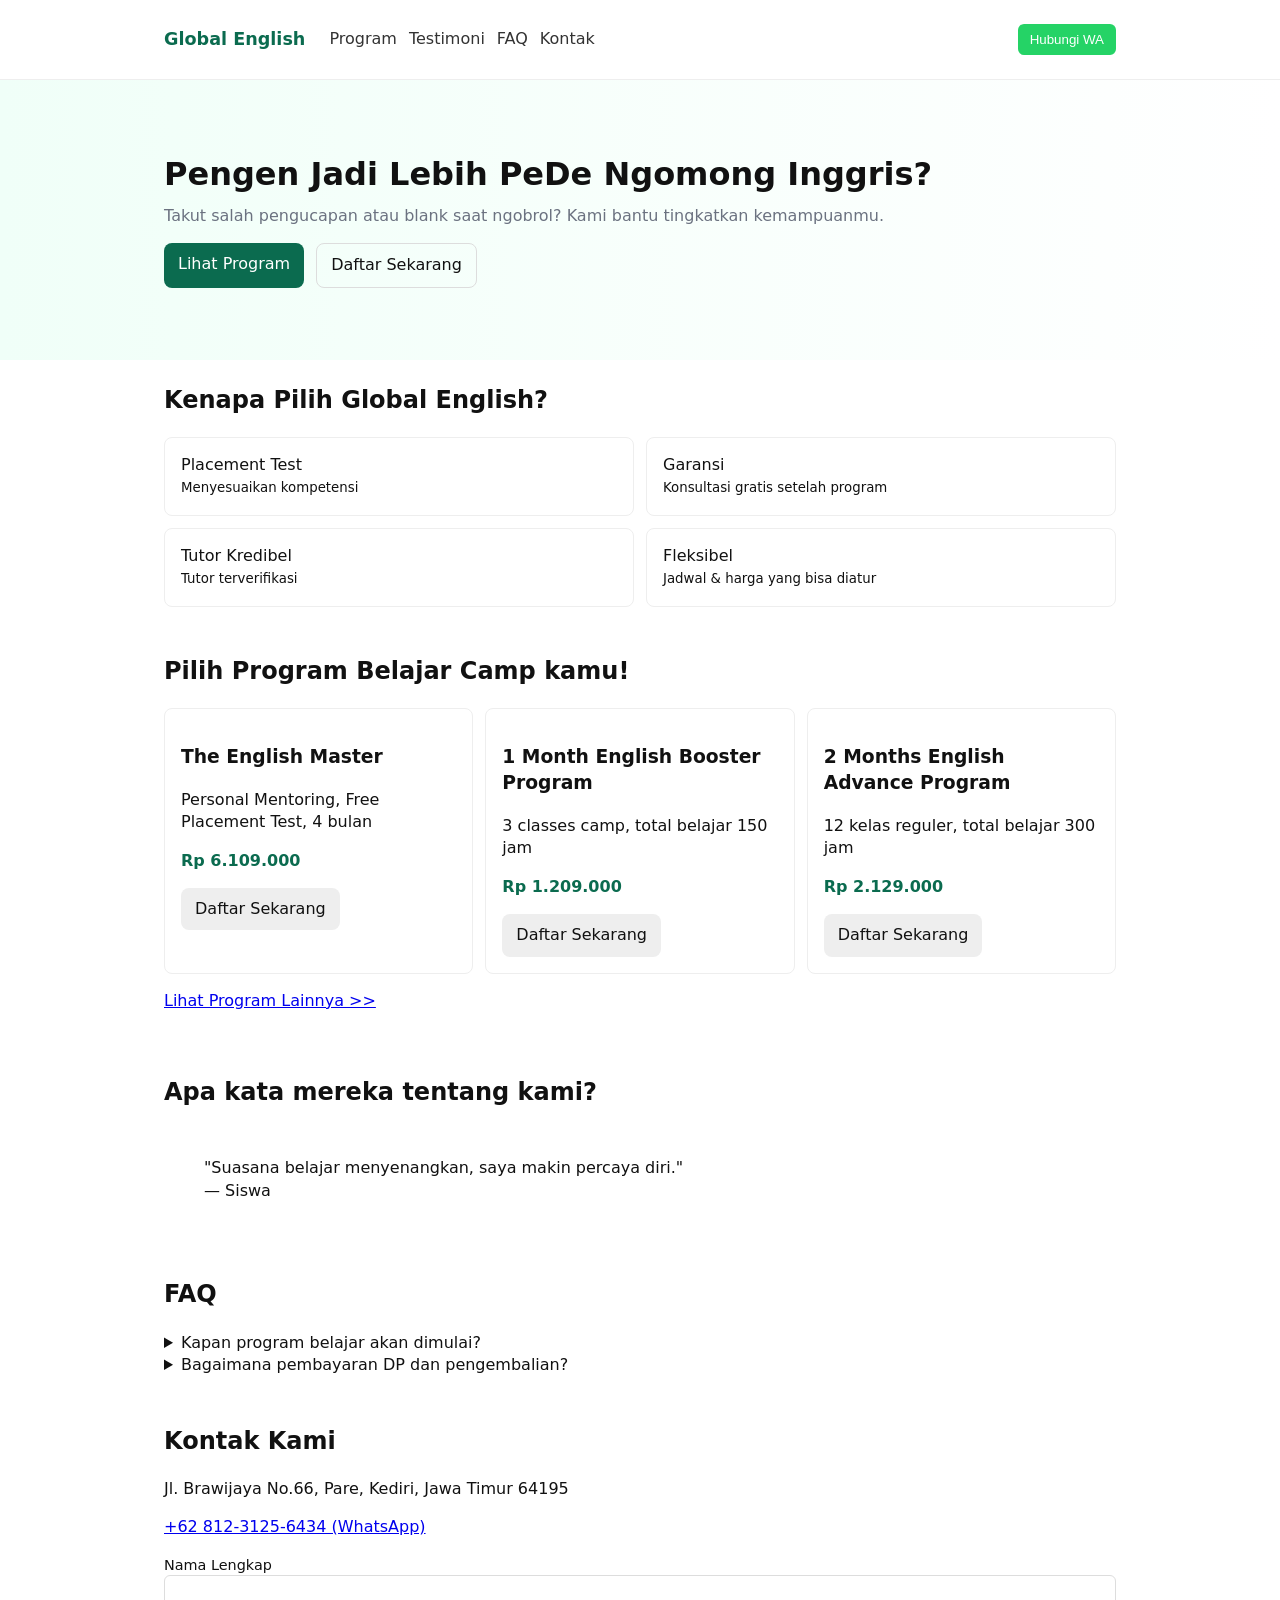
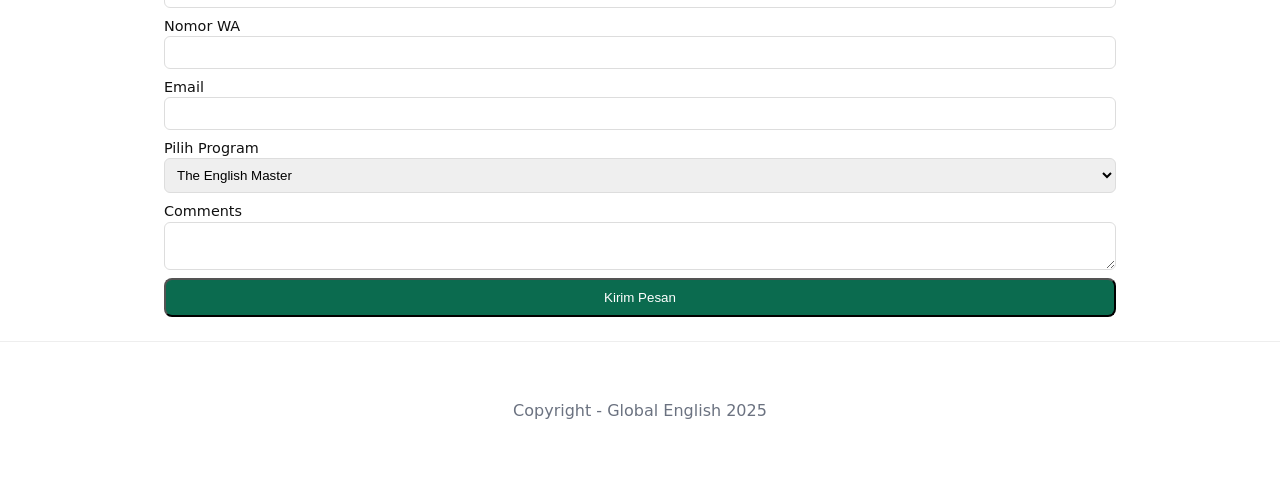
==== index.html @ 69293008 "feat: add initial project structure with HTML, CSS, and JavaScript files for Global English static r" ====
<!doctype html>
<html lang="id">
  <head>
    <meta charset="utf-8" />
    <meta name="viewport" content="width=device-width,initial-scale=1" />
    <title>Global English - Replica</title>
    <link rel="stylesheet" href="assets/css/styles.css" />
  </head>
  <body>
    <header class="site-header">
      <div class="container header-inner">
        <a class="brand" href="#">Global English</a>
        <nav class="nav" id="main-nav">
          <a href="#programs">Program</a>
          <a href="#testimoni">Testimoni</a>
          <a href="#faq">FAQ</a>
          <a href="#contact">Kontak</a>
        </nav>
        <button class="btn-whatsapp" id="whatsapp-btn">Hubungi WA</button>
        <button class="menu-toggle" id="menu-toggle">☰</button>
      </div>
    </header>

    <main>
      <section class="hero">
        <div class="container hero-inner">
          <h1>Pengen Jadi Lebih PeDe Ngomong Inggris?</h1>
          <p>Takut salah pengucapan atau blank saat ngobrol? Kami bantu tingkatkan kemampuanmu.</p>
          <div class="hero-ctas">
            <a class="btn primary" href="#programs">Lihat Program</a>
            <a class="btn outline" href="#contact">Daftar Sekarang</a>
          </div>
        </div>
      </section>

      <section class="features container">
        <h2>Kenapa Pilih Global English?</h2>
        <div class="grid">
          <div class="card">Placement Test<br/><small>Menyesuaikan kompetensi</small></div>
          <div class="card">Garansi<br/><small>Konsultasi gratis setelah program</small></div>
          <div class="card">Tutor Kredibel<br/><small>Tutor terverifikasi</small></div>
          <div class="card">Fleksibel<br/><small>Jadwal & harga yang bisa diatur</small></div>
        </div>
      </section>

      <section id="programs" class="programs container">
        <h2>Pilih Program Belajar Camp kamu!</h2>
        <div class="grid programs-grid">
          <article class="program">
            <h3>The English Master</h3>
            <p>Personal Mentoring, Free Placement Test, 4 bulan</p>
            <p class="price">Rp 6.109.000</p>
            <a class="btn" href="https://api.whatsapp.com/send/?phone=6281231256434&text=Hallo%20Kak%20Admin,%20Saya%20mau%20Daftar">Daftar Sekarang</a>
          </article>

          <article class="program">
            <h3>1 Month English Booster Program</h3>
            <p>3 classes camp, total belajar 150 jam</p>
            <p class="price">Rp 1.209.000</p>
            <a class="btn" href="https://api.whatsapp.com/send/?phone=6281231256434&text=Hallo%20Kak%20Admin,%20Saya%20mau%20Daftar">Daftar Sekarang</a>
          </article>

          <article class="program">
            <h3>2 Months English Advance Program</h3>
            <p>12 kelas reguler, total belajar 300 jam</p>
            <p class="price">Rp 2.129.000</p>
            <a class="btn" href="https://api.whatsapp.com/send/?phone=6281231256434&text=Hallo%20Kak%20Admin,%20Saya%20mau%20Daftar">Daftar Sekarang</a>
          </article>
        </div>
        <p class="muted"><a href="/program">Lihat Program Lainnya &gt;&gt;</a></p>
      </section>

      <section id="testimoni" class="container testimoni">
        <h2>Apa kata mereka tentang kami?</h2>
        <div class="carousel">
          <blockquote>"Suasana belajar menyenangkan, saya makin percaya diri."<footer>— Siswa</footer></blockquote>
        </div>
      </section>

      <section id="faq" class="container faq">
        <h2>FAQ</h2>
        <details>
          <summary>Kapan program belajar akan dimulai?</summary>
          <p>Jadwal program tersedia setiap bulan; cek halaman program untuk detail.</p>
        </details>
        <details>
          <summary>Bagaimana pembayaran DP dan pengembalian?</summary>
          <p>DP dapat dibayar untuk mengamankan tempat; ketentuan pengembalian ada pada syarat & ketentuan.</p>
        </details>
      </section>

      <section id="contact" class="container contact">
        <h2>Kontak Kami</h2>
        <p>Jl. Brawijaya No.66, Pare, Kediri, Jawa Timur 64195</p>
        <p><a href="https://api.whatsapp.com/send/?phone=6281231256434&text=Hallo">+62 812-3125-6434 (WhatsApp)</a></p>

        <form class="contact-form" id="contact-form">
          <label>Nama Lengkap <input name="name" required></label>
          <label>Nomor WA <input name="phone" required></label>
          <label>Email <input name="email" type="email"></label>
          <label>Pilih Program <select name="program"><option>The English Master</option><option>1 Month Booster</option></select></label>
          <label>Comments <textarea name="message"></textarea></label>
          <button class="btn primary" type="submit">Kirim Pesan</button>
        </form>
      </section>
    </main>

    <footer class="site-footer">
      <div class="container">
        <p>Copyright - Global English 2025</p>
      </div>
    </footer>

    <script src="assets/js/main.js"></script>
  </body>
</html>
---- assets/css/styles.css ----
:root{
  --brand:#0b6b4f;
  --accent:#ffb703;
  --muted:#6b7280;
  --bg:#ffffff;
}
*{box-sizing:border-box}
body{font-family:Inter,system-ui,Segoe UI,Roboto,Arial,sans-serif;margin:0;color:#111;background:var(--bg);line-height:1.4}
.container{max-width:1000px;margin:0 auto;padding:24px}
.site-header{background:#fff;border-bottom:1px solid #eee;position:sticky;top:0;z-index:50}
.header-inner{display:flex;align-items:center;gap:12px}
.brand{font-weight:700;color:var(--brand);text-decoration:none;font-size:1.1rem}
.nav{margin-left:12px;display:flex;gap:12px}
.nav a{color:#333;text-decoration:none}
.btn-whatsapp{margin-left:auto;background:#25D366;color:#fff;border:none;padding:8px 12px;border-radius:6px;cursor:pointer}
.menu-toggle{display:none;border:none;background:transparent;font-size:1.4rem}
.hero{background:linear-gradient(90deg, #f0fff8 0%, #ffffff 100%);padding:48px 0}
.hero h1{font-size:2rem;margin:0 0 8px}
.hero p{color:var(--muted);margin:0 0 16px}
.hero-ctas{display:flex;gap:12px}
.btn{display:inline-block;padding:10px 14px;border-radius:8px;background:#eee;color:#111;text-decoration:none}
.btn.primary{background:var(--brand);color:#fff}
.btn.outline{border:1px solid #ddd;background:transparent}
.features h2,.programs h2,.testimoni h2,.faq h2,.contact h2{margin-top:0}
.grid{display:grid;grid-template-columns:repeat(2,1fr);gap:12px}
.card{background:#fff;padding:16px;border-radius:8px;border:1px solid #eee}
.programs-grid{grid-template-columns:repeat(3,1fr)}
.program{background:#fff;padding:16px;border-radius:8px;border:1px solid #eee}
.program .price{font-weight:700;color:var(--brand)}
.testimoni .carousel{padding:12px 0}
.contact-form{display:grid;gap:8px}
.contact-form label{display:flex;flex-direction:column;font-size:0.9rem}
.contact-form input,.contact-form textarea,.contact-form select{padding:8px;border-radius:6px;border:1px solid #ddd}
.site-footer{border-top:1px solid #eee;padding:18px 0;text-align:center;color:var(--muted)}
.muted{color:var(--muted)}

@media (max-width:800px){
  .grid{grid-template-columns:1fr}
  .programs-grid{grid-template-columns:1fr}
  .nav{display:none}
  .menu-toggle{display:block;margin-left:auto}
}
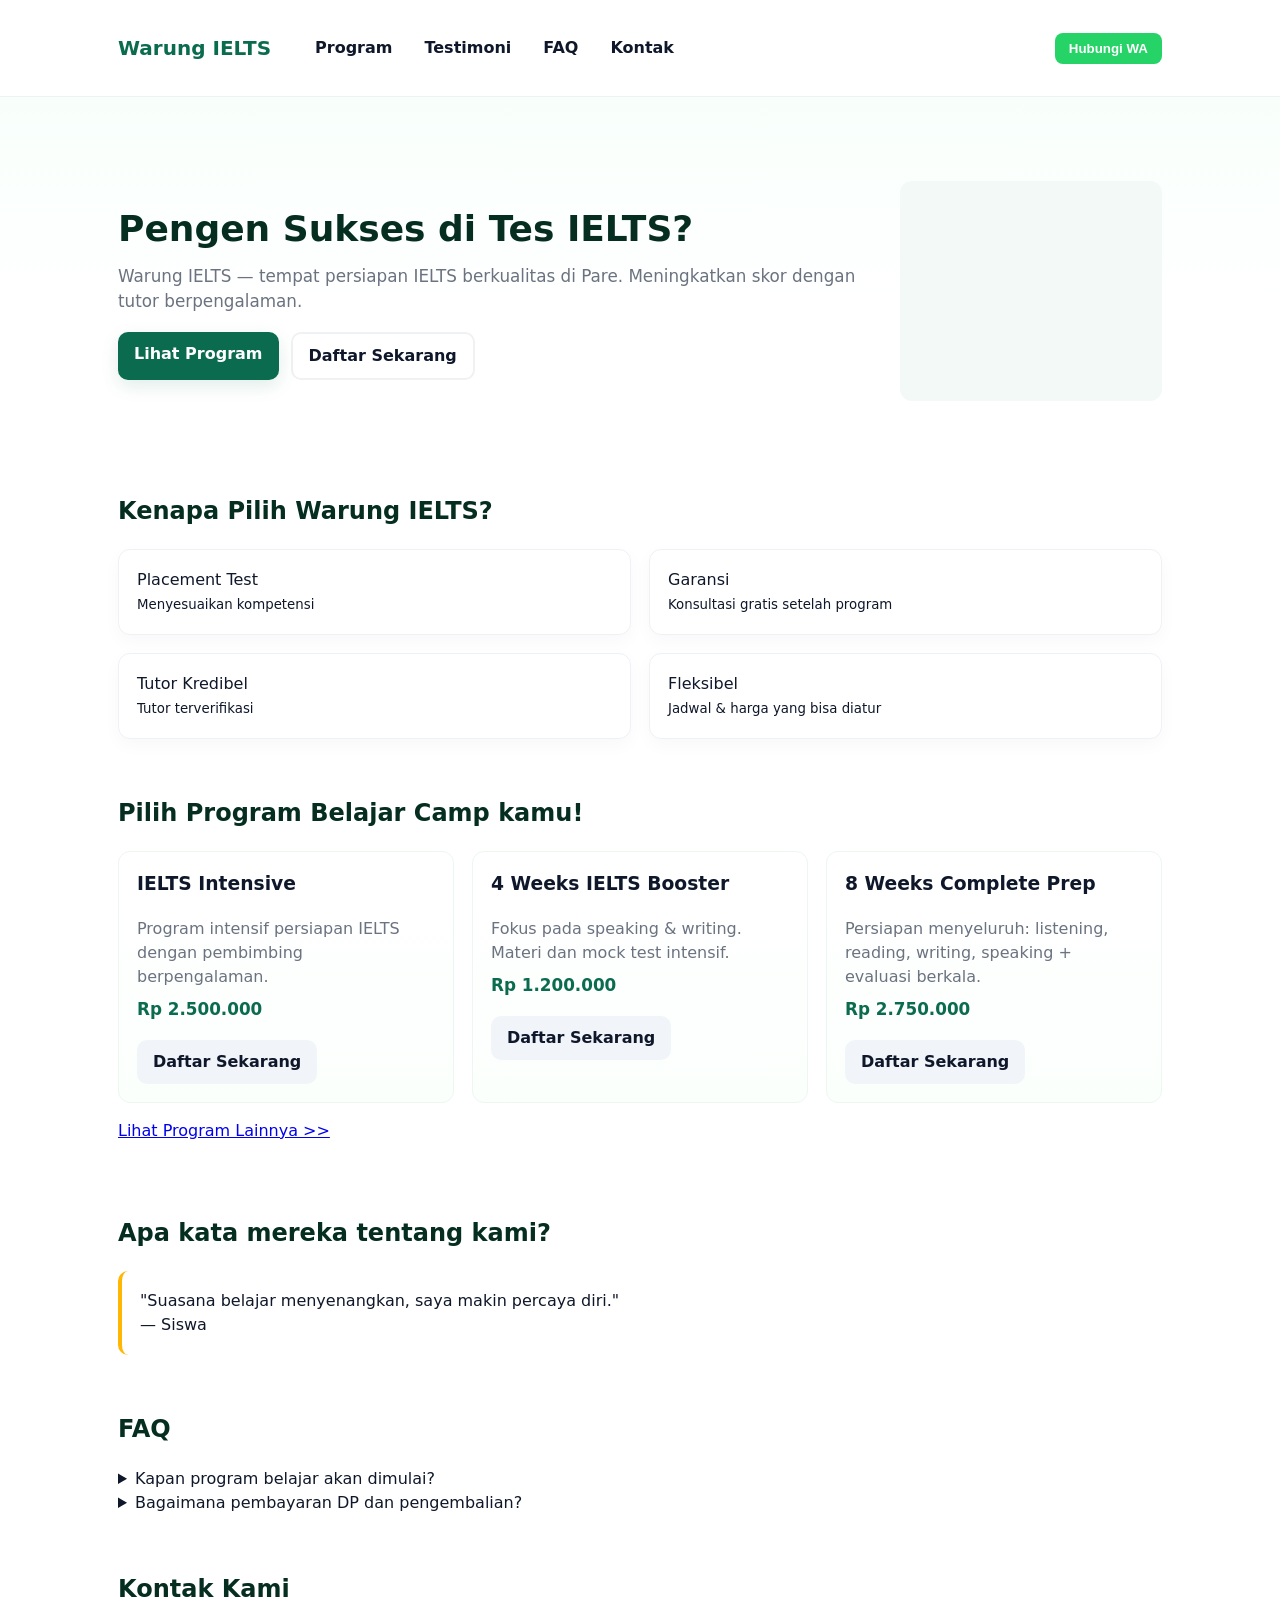
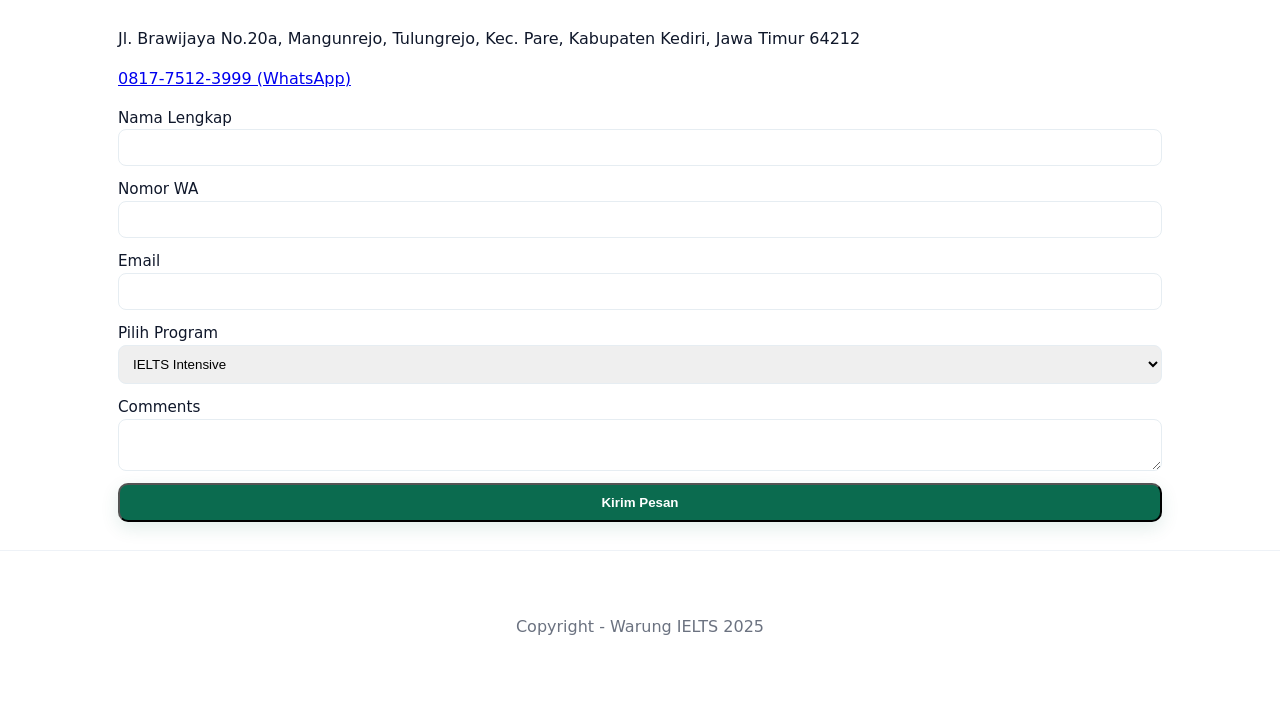
==== commit 33485219: "feat: rebrand project from Global English to Warung IELTS with updated content and styles" ====
--- a/index.html
+++ b/index.html
@@ -2,39 +2,42 @@
 <html lang="id">
   <head>
     <meta charset="utf-8" />
-    <meta name="viewport" content="width=device-width,initial-scale=1" />
-    <title>Global English - Replica</title>
+  <meta name="viewport" content="width=device-width,initial-scale=1" />
+  <title>Warung IELTS - Replica</title>
     <link rel="stylesheet" href="assets/css/styles.css" />
   </head>
   <body>
     <header class="site-header">
       <div class="container header-inner">
-        <a class="brand" href="#">Global English</a>
+        <a class="brand" href="#">Warung IELTS</a>
         <nav class="nav" id="main-nav">
-          <a href="#programs">Program</a>
-          <a href="#testimoni">Testimoni</a>
-          <a href="#faq">FAQ</a>
-          <a href="#contact">Kontak</a>
+          <a class="nav-link" href="#programs">Program</a>
+          <a class="nav-link" href="#testimoni">Testimoni</a>
+          <a class="nav-link" href="#faq">FAQ</a>
+          <a class="nav-link" href="#contact">Kontak</a>
         </nav>
         <button class="btn-whatsapp" id="whatsapp-btn">Hubungi WA</button>
-        <button class="menu-toggle" id="menu-toggle">☰</button>
+  <button class="menu-toggle" id="menu-toggle" aria-controls="main-nav" aria-expanded="false" aria-label="Toggle navigation">☰</button>
       </div>
     </header>
 
     <main>
       <section class="hero">
         <div class="container hero-inner">
-          <h1>Pengen Jadi Lebih PeDe Ngomong Inggris?</h1>
-          <p>Takut salah pengucapan atau blank saat ngobrol? Kami bantu tingkatkan kemampuanmu.</p>
-          <div class="hero-ctas">
-            <a class="btn primary" href="#programs">Lihat Program</a>
-            <a class="btn outline" href="#contact">Daftar Sekarang</a>
+          <div>
+            <h1>Pengen Sukses di Tes IELTS?</h1>
+            <p>Warung IELTS — tempat persiapan IELTS berkualitas di Pare. Meningkatkan skor dengan tutor berpengalaman.</p>
+            <div class="hero-ctas">
+              <a class="btn primary" href="#programs">Lihat Program</a>
+              <a class="btn outline" href="#contact">Daftar Sekarang</a>
+            </div>
           </div>
+          <div class="hero-illustration" aria-hidden="true"></div>
         </div>
       </section>
 
       <section class="features container">
-        <h2>Kenapa Pilih Global English?</h2>
+        <h2>Kenapa Pilih Warung IELTS?</h2>
         <div class="grid">
           <div class="card">Placement Test<br/><small>Menyesuaikan kompetensi</small></div>
           <div class="card">Garansi<br/><small>Konsultasi gratis setelah program</small></div>
@@ -47,24 +50,24 @@
         <h2>Pilih Program Belajar Camp kamu!</h2>
         <div class="grid programs-grid">
           <article class="program">
-            <h3>The English Master</h3>
-            <p>Personal Mentoring, Free Placement Test, 4 bulan</p>
-            <p class="price">Rp 6.109.000</p>
-            <a class="btn" href="https://api.whatsapp.com/send/?phone=6281231256434&text=Hallo%20Kak%20Admin,%20Saya%20mau%20Daftar">Daftar Sekarang</a>
+            <h3>IELTS Intensive</h3>
+            <p>Program intensif persiapan IELTS dengan pembimbing berpengalaman.</p>
+            <p class="price">Rp 2.500.000</p>
+            <a class="btn" href="https://wa.me/6281775123999?text=Hallo%20Kak%20Admin,%20Saya%20mau%20Daftar%20Program%20IELTS%20Intensive">Daftar Sekarang</a>
           </article>
 
           <article class="program">
-            <h3>1 Month English Booster Program</h3>
-            <p>3 classes camp, total belajar 150 jam</p>
-            <p class="price">Rp 1.209.000</p>
-            <a class="btn" href="https://api.whatsapp.com/send/?phone=6281231256434&text=Hallo%20Kak%20Admin,%20Saya%20mau%20Daftar">Daftar Sekarang</a>
+            <h3>4 Weeks IELTS Booster</h3>
+            <p>Fokus pada speaking & writing. Materi dan mock test intensif.</p>
+            <p class="price">Rp 1.200.000</p>
+            <a class="btn" href="https://wa.me/6281775123999?text=Hallo%20Kak%20Admin,%20Saya%20mau%20Daftar%20Program%204%20Weeks%20IELTS%20Booster">Daftar Sekarang</a>
           </article>
 
           <article class="program">
-            <h3>2 Months English Advance Program</h3>
-            <p>12 kelas reguler, total belajar 300 jam</p>
-            <p class="price">Rp 2.129.000</p>
-            <a class="btn" href="https://api.whatsapp.com/send/?phone=6281231256434&text=Hallo%20Kak%20Admin,%20Saya%20mau%20Daftar">Daftar Sekarang</a>
+            <h3>8 Weeks Complete Prep</h3>
+            <p>Persiapan menyeluruh: listening, reading, writing, speaking + evaluasi berkala.</p>
+            <p class="price">Rp 2.750.000</p>
+            <a class="btn" href="https://wa.me/6281775123999?text=Hallo%20Kak%20Admin,%20Saya%20mau%20Daftar%20Program%208%20Weeks%20Complete%20Prep">Daftar Sekarang</a>
           </article>
         </div>
         <p class="muted"><a href="/program">Lihat Program Lainnya &gt;&gt;</a></p>
@@ -91,14 +94,14 @@
 
       <section id="contact" class="container contact">
         <h2>Kontak Kami</h2>
-        <p>Jl. Brawijaya No.66, Pare, Kediri, Jawa Timur 64195</p>
-        <p><a href="https://api.whatsapp.com/send/?phone=6281231256434&text=Hallo">+62 812-3125-6434 (WhatsApp)</a></p>
+        <p>Jl. Brawijaya No.20a, Mangunrejo, Tulungrejo, Kec. Pare, Kabupaten Kediri, Jawa Timur 64212</p>
+        <p><a href="https://wa.me/6281775123999">0817-7512-3999 (WhatsApp)</a></p>
 
         <form class="contact-form" id="contact-form">
           <label>Nama Lengkap <input name="name" required></label>
           <label>Nomor WA <input name="phone" required></label>
           <label>Email <input name="email" type="email"></label>
-          <label>Pilih Program <select name="program"><option>The English Master</option><option>1 Month Booster</option></select></label>
+          <label>Pilih Program <select name="program"><option>IELTS Intensive</option><option>4 Weeks IELTS Booster</option><option>8 Weeks Complete Prep</option></select></label>
           <label>Comments <textarea name="message"></textarea></label>
           <button class="btn primary" type="submit">Kirim Pesan</button>
         </form>
@@ -107,7 +110,7 @@
 
     <footer class="site-footer">
       <div class="container">
-        <p>Copyright - Global English 2025</p>
+        <p>Copyright - Warung IELTS 2025</p>
       </div>
     </footer>
 
--- a/assets/css/styles.css
+++ b/assets/css/styles.css
@@ -1,42 +1,71 @@
+
 :root{
-  --brand:#0b6b4f;
-  --accent:#ffb703;
+  --brand:#0b6b4f; /* deep green */
+  --accent:#ffb703; /* warm accent */
   --muted:#6b7280;
   --bg:#ffffff;
+  --card-bg:#ffffff;
 }
+
 *{box-sizing:border-box}
-body{font-family:Inter,system-ui,Segoe UI,Roboto,Arial,sans-serif;margin:0;color:#111;background:var(--bg);line-height:1.4}
-.container{max-width:1000px;margin:0 auto;padding:24px}
-.site-header{background:#fff;border-bottom:1px solid #eee;position:sticky;top:0;z-index:50}
-.header-inner{display:flex;align-items:center;gap:12px}
-.brand{font-weight:700;color:var(--brand);text-decoration:none;font-size:1.1rem}
-.nav{margin-left:12px;display:flex;gap:12px}
-.nav a{color:#333;text-decoration:none}
-.btn-whatsapp{margin-left:auto;background:#25D366;color:#fff;border:none;padding:8px 12px;border-radius:6px;cursor:pointer}
-.menu-toggle{display:none;border:none;background:transparent;font-size:1.4rem}
-.hero{background:linear-gradient(90deg, #f0fff8 0%, #ffffff 100%);padding:48px 0}
-.hero h1{font-size:2rem;margin:0 0 8px}
-.hero p{color:var(--muted);margin:0 0 16px}
+html,body{height:100%}
+body{font-family:Inter, system-ui, -apple-system, 'Segoe UI', Roboto, 'Helvetica Neue', Arial; margin:0;color:#0f172a;background:var(--bg);line-height:1.5;-webkit-font-smoothing:antialiased}
+.container{max-width:1100px;margin:0 auto;padding:28px}
+
+/* Header */
+.site-header{background:#fff;border-bottom:1px solid #eef2f7;position:sticky;top:0;z-index:100}
+.header-inner{display:flex;align-items:center;gap:18px}
+.brand{font-weight:800;color:var(--brand);text-decoration:none;font-size:1.25rem}
+.nav{margin-left:18px;display:flex;gap:16px;align-items:center}
+.nav a{color:#0f172a;text-decoration:none;padding:8px;border-radius:6px;font-weight:600}
+.nav a:hover{background:#f1f5f9}
+.btn-whatsapp{margin-left:auto;background:#25D366;color:#fff;border:none;padding:8px 14px;border-radius:8px;cursor:pointer;font-weight:700}
+.menu-toggle{display:none;border:none;background:transparent;font-size:1.6rem}
+
+/* Hero */
+.hero{background:linear-gradient(180deg,#f8fffb 0%, #ffffff 60%);padding:56px 0 36px}
+.hero-inner{display:flex;gap:24px;align-items:center}
+.hero h1{font-size:2.25rem;margin:0 0 8px;color:#052e21}
+.hero p{color:var(--muted);margin:0 0 18px;font-size:1.05rem}
 .hero-ctas{display:flex;gap:12px}
-.btn{display:inline-block;padding:10px 14px;border-radius:8px;background:#eee;color:#111;text-decoration:none}
-.btn.primary{background:var(--brand);color:#fff}
-.btn.outline{border:1px solid #ddd;background:transparent}
-.features h2,.programs h2,.testimoni h2,.faq h2,.contact h2{margin-top:0}
-.grid{display:grid;grid-template-columns:repeat(2,1fr);gap:12px}
-.card{background:#fff;padding:16px;border-radius:8px;border:1px solid #eee}
+.hero .hero-illustration{width:320px;height:220px;background:#f3f9f6;border-radius:12px}
+
+/* Buttons */
+.btn{display:inline-block;padding:10px 16px;border-radius:10px;background:#f1f5f9;color:#0f172a;text-decoration:none;font-weight:700}
+.btn.primary{background:var(--brand);color:#fff;box-shadow:0 6px 18px rgba(11,107,79,0.12)}
+.btn.outline{background:transparent;border:2px solid rgba(15,23,42,0.06)}
+
+/* Sections */
+.features h2,.programs h2,.testimoni h2,.faq h2,.contact h2{margin-top:0;color:#052e21}
+.grid{display:grid;grid-template-columns:repeat(2,1fr);gap:18px}
+.card{background:var(--card-bg);padding:18px;border-radius:12px;border:1px solid #eef2f7;box-shadow:0 6px 18px rgba(15,23,42,0.03)}
+
 .programs-grid{grid-template-columns:repeat(3,1fr)}
-.program{background:#fff;padding:16px;border-radius:8px;border:1px solid #eee}
-.program .price{font-weight:700;color:var(--brand)}
-.testimoni .carousel{padding:12px 0}
-.contact-form{display:grid;gap:8px}
-.contact-form label{display:flex;flex-direction:column;font-size:0.9rem}
-.contact-form input,.contact-form textarea,.contact-form select{padding:8px;border-radius:6px;border:1px solid #ddd}
-.site-footer{border-top:1px solid #eee;padding:18px 0;text-align:center;color:var(--muted)}
+.program{background:linear-gradient(180deg,#ffffff,#fbfffc);padding:18px;border-radius:12px;border:1px solid #ecf7f0}
+.program h3{margin-top:0}
+.program p{color:var(--muted);margin:8px 0}
+.program .price{font-weight:800;color:var(--brand);font-size:1.05rem}
+.program .btn{margin-top:10px}
+
+.testimoni blockquote{background:#fff;padding:18px;border-radius:10px;border-left:4px solid var(--accent);margin:0}
+
+.contact-form{display:grid;gap:12px}
+.contact-form label{display:flex;flex-direction:column;font-size:0.95rem;color:#0f172a}
+.contact-form input,.contact-form textarea,.contact-form select{padding:10px;border-radius:8px;border:1px solid #e6edf2}
+
+.site-footer{border-top:1px solid #eef2f7;padding:20px 0;text-align:center;color:var(--muted)}
 .muted{color:var(--muted)}
 
+@media (max-width:1000px){
+  .container{padding:18px}
+  .programs-grid{grid-template-columns:repeat(2,1fr)}
+}
+
 @media (max-width:800px){
+  .hero-inner{flex-direction:column;align-items:flex-start}
+  .nav{display:none}
+  .menu-toggle{display:block;margin-left:auto}
   .grid{grid-template-columns:1fr}
   .programs-grid{grid-template-columns:1fr}
-  .nav{display:none}
-  .menu-toggle{display:block;margin-left:auto}
 }
+
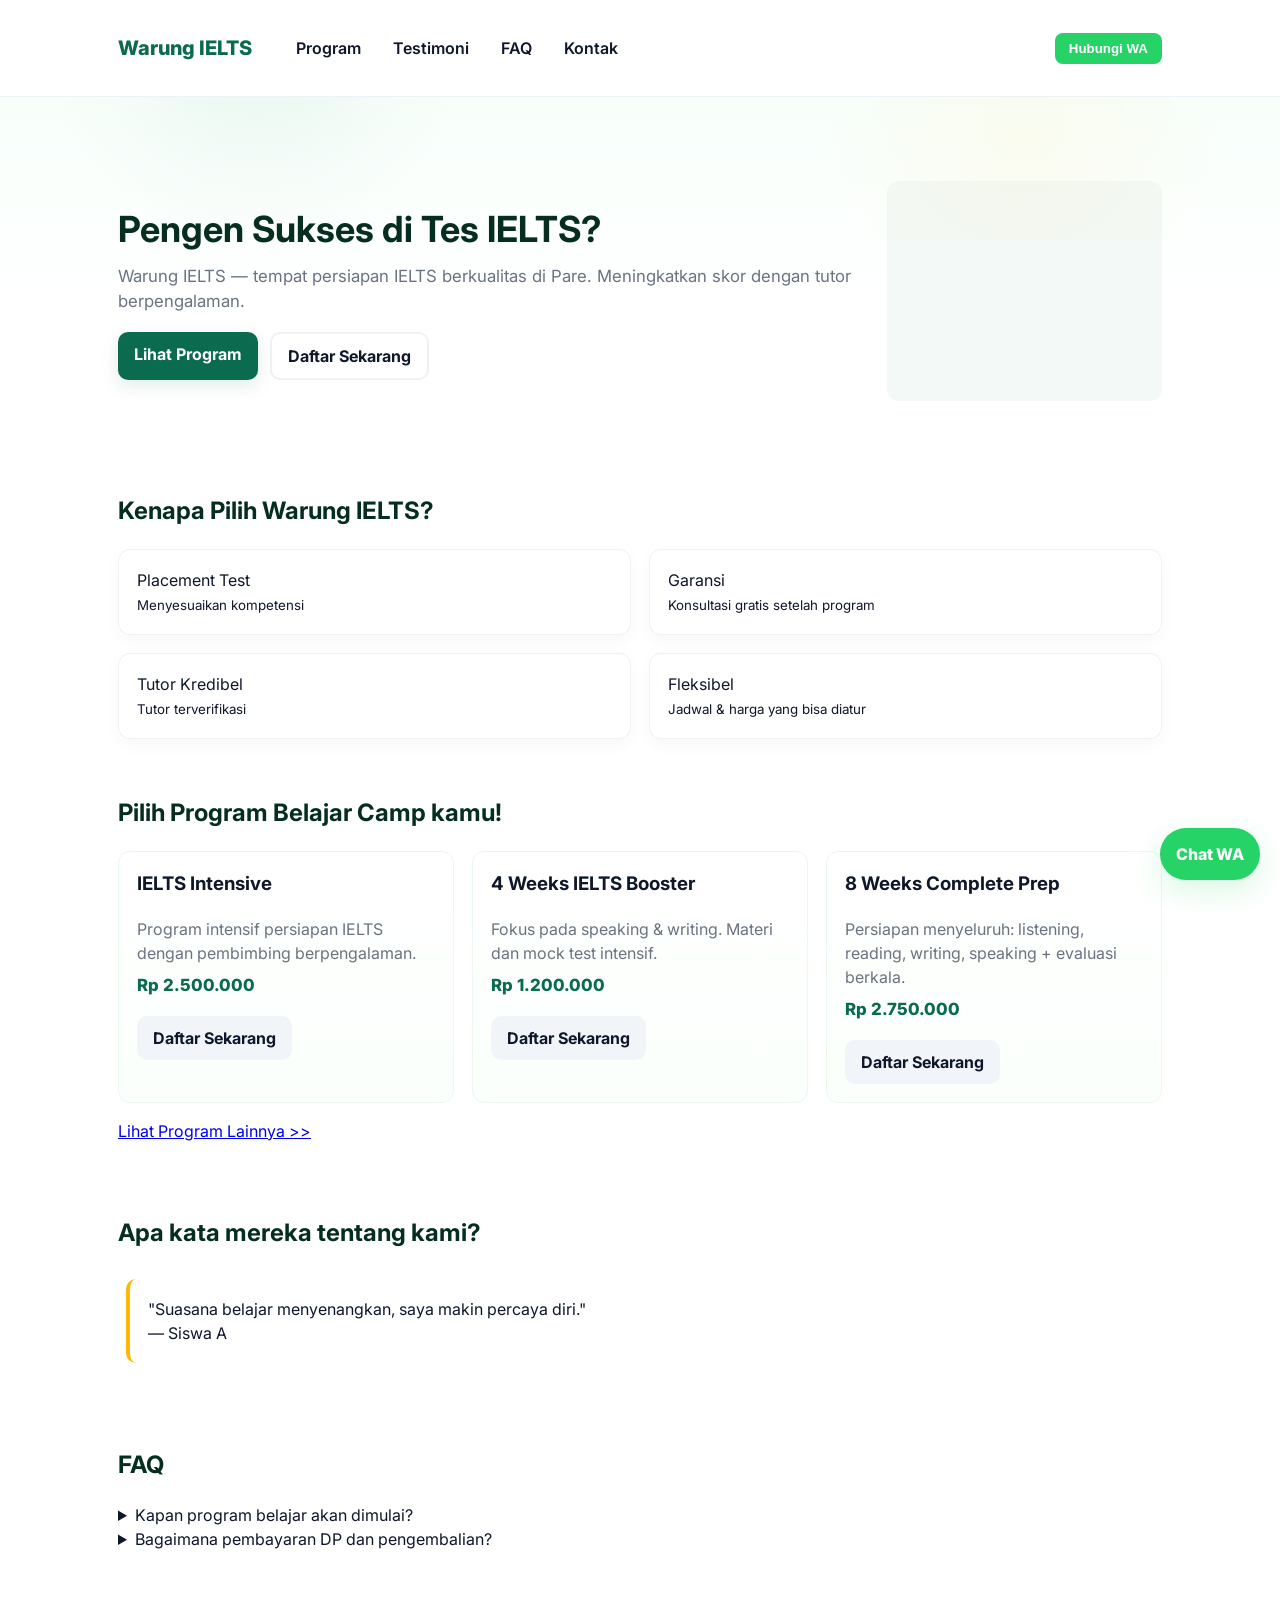
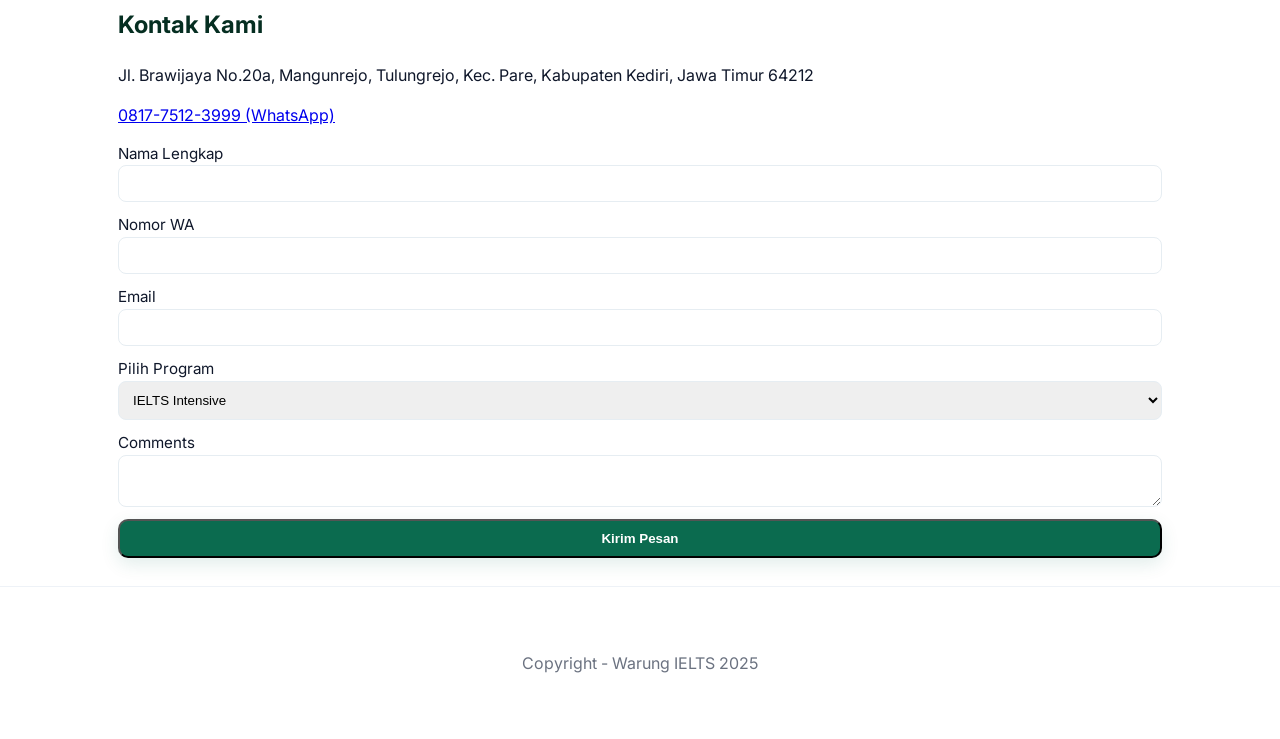
==== commit 2d10e369: "feat: enhance UI with floating WhatsApp button, testimonial carousel, and smooth scroll functionalit" ====
--- a/index.html
+++ b/index.html
@@ -4,7 +4,11 @@
     <meta charset="utf-8" />
   <meta name="viewport" content="width=device-width,initial-scale=1" />
   <title>Warung IELTS - Replica</title>
-    <link rel="stylesheet" href="assets/css/styles.css" />
+  <!-- Google Font similar to site -->
+  <link rel="preconnect" href="https://fonts.googleapis.com">
+  <link rel="preconnect" href="https://fonts.gstatic.com" crossorigin>
+  <link href="https://fonts.googleapis.com/css2?family=Inter:wght@400;600;700;800&display=swap" rel="stylesheet">
+  <link rel="stylesheet" href="assets/css/styles.css" />
   </head>
   <body>
     <header class="site-header">
@@ -32,7 +36,9 @@
               <a class="btn outline" href="#contact">Daftar Sekarang</a>
             </div>
           </div>
-          <div class="hero-illustration" aria-hidden="true"></div>
+          <div class="hero-illustration" aria-hidden="true">
+            <!-- placeholder for illustration or hero image -->
+          </div>
         </div>
       </section>
 
@@ -75,8 +81,10 @@
 
       <section id="testimoni" class="container testimoni">
         <h2>Apa kata mereka tentang kami?</h2>
-        <div class="carousel">
-          <blockquote>"Suasana belajar menyenangkan, saya makin percaya diri."<footer>— Siswa</footer></blockquote>
+        <div class="carousel" id="carousel">
+          <div class="slide"> <blockquote>"Suasana belajar menyenangkan, saya makin percaya diri."<footer>— Siswa A</footer></blockquote></div>
+          <div class="slide"> <blockquote>"Materi lengkap dan tutor sabar membantu kenaikan skor."<footer>— Siswa B</footer></blockquote></div>
+          <div class="slide"> <blockquote>"Rekomendasi terbaik di Pare untuk IELTS."<footer>— Siswa C</footer></blockquote></div>
         </div>
       </section>
 
--- a/assets/css/styles.css
+++ b/assets/css/styles.css
@@ -29,6 +29,31 @@
 .hero p{color:var(--muted);margin:0 0 18px;font-size:1.05rem}
 .hero-ctas{display:flex;gap:12px}
 .hero .hero-illustration{width:320px;height:220px;background:#f3f9f6;border-radius:12px}
+
+/* subtle background circles to match original feel */
+.hero:before{content:"";position:absolute;left:0;right:0;top:0;height:240px;background:radial-gradient(circle at 20% 20%, rgba(11,107,79,0.06), transparent 20%), radial-gradient(circle at 80% 50%, rgba(255,183,3,0.05), transparent 20%);pointer-events:none}
+
+/* Floating WhatsApp button */
+.whatsapp-float{position:fixed;right:20px;bottom:20px;background:#25D366;color:#fff;padding:14px 16px;border-radius:999px;box-shadow:0 10px 30px rgba(37,211,102,0.18);z-index:200;display:flex;align-items:center;gap:8px;text-decoration:none;font-weight:800}
+.whatsapp-float:hover{transform:translateY(-3px);transition:transform .18s ease}
+
+/* Card & button transitions */
+.card, .program{transition:transform .18s ease, box-shadow .18s ease}
+.card:hover, .program:hover{transform:translateY(-6px);box-shadow:0 18px 40px rgba(11,107,79,0.08)}
+.btn{transition:transform .12s ease, box-shadow .12s ease}
+.btn:active{transform:translateY(1px)}
+
+/* header shadow on scroll */
+.site-header.scrolled{box-shadow:0 6px 20px rgba(15,23,42,0.06)}
+
+/* smooth scroll */
+html{scroll-behavior:smooth}
+
+/* Carousel */
+.carousel{position:relative;overflow:hidden}
+.carousel .slide{min-height:120px;display:none;padding:8px}
+.carousel .slide.active{display:block;animation:fadeIn .45s ease}
+@keyframes fadeIn{from{opacity:0;transform:translateY(6px)}to{opacity:1;transform:none}}
 
 /* Buttons */
 .btn{display:inline-block;padding:10px 16px;border-radius:10px;background:#f1f5f9;color:#0f172a;text-decoration:none;font-weight:700}
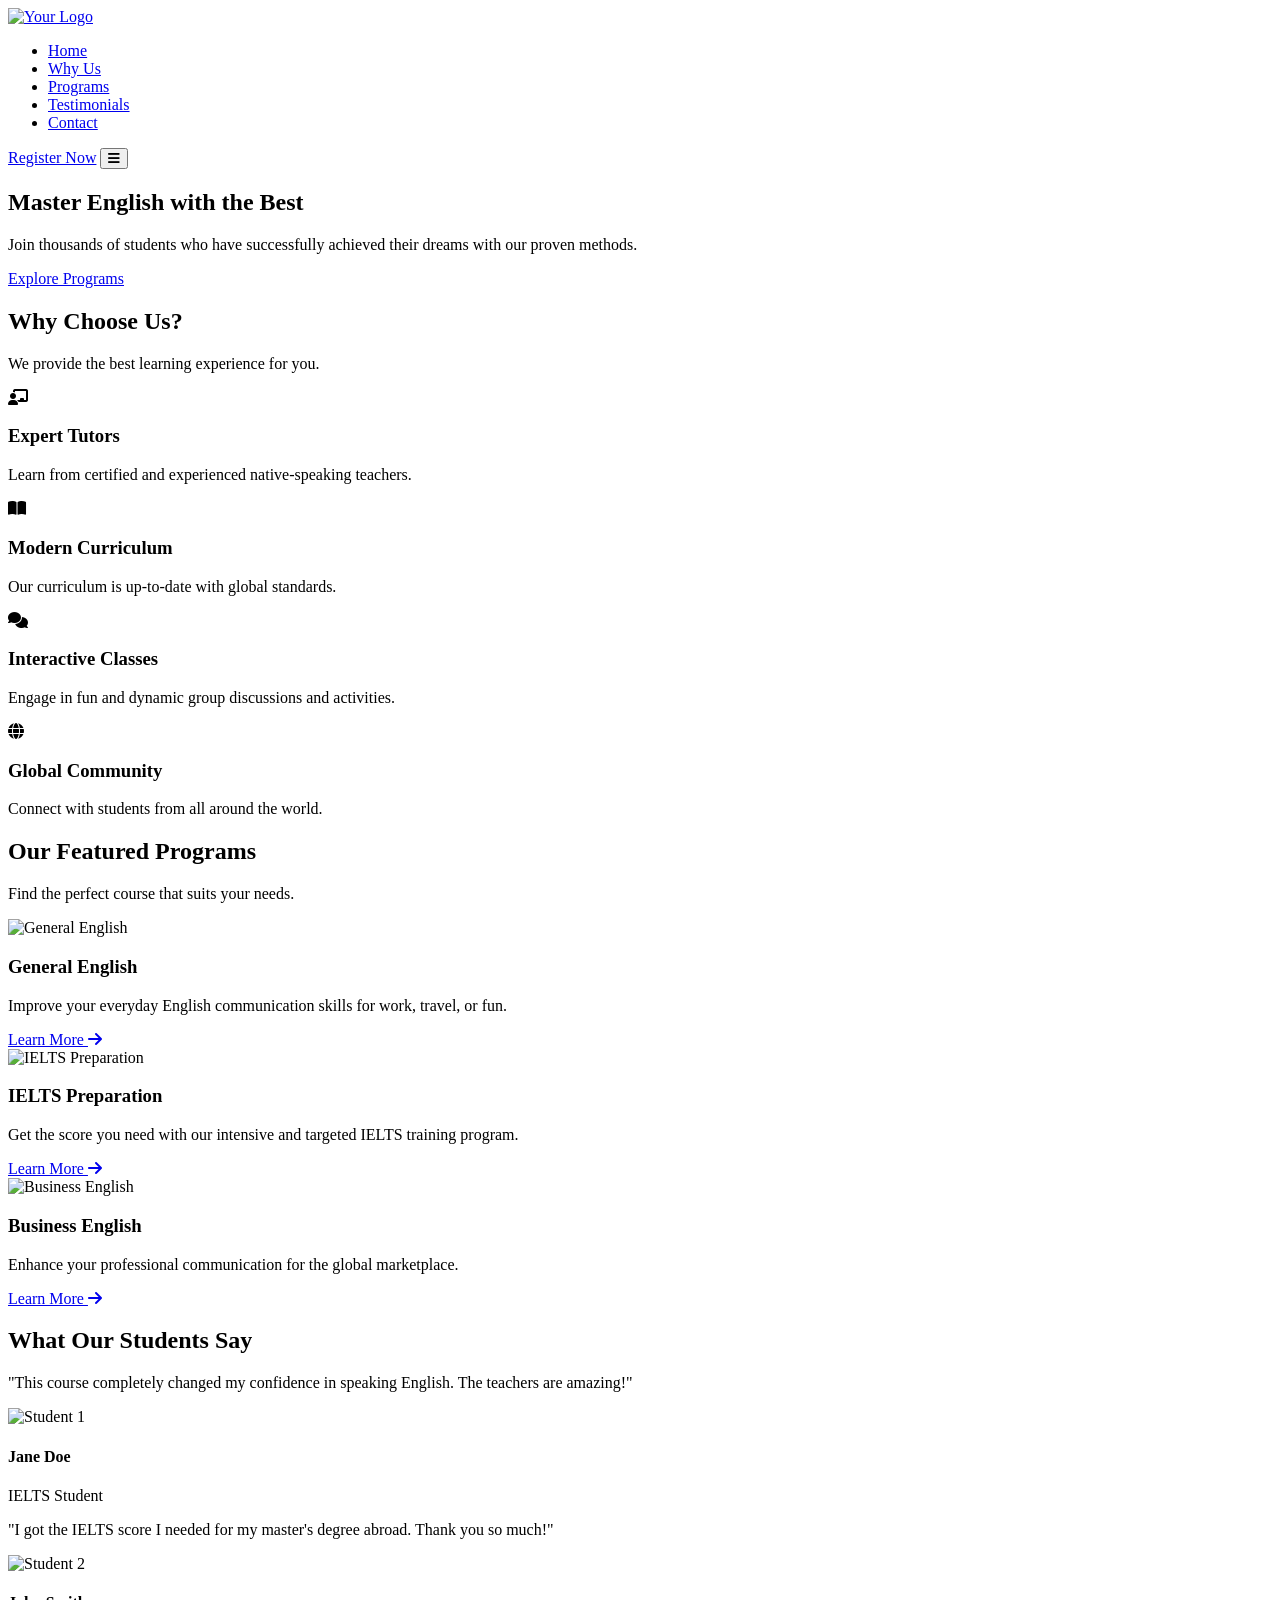
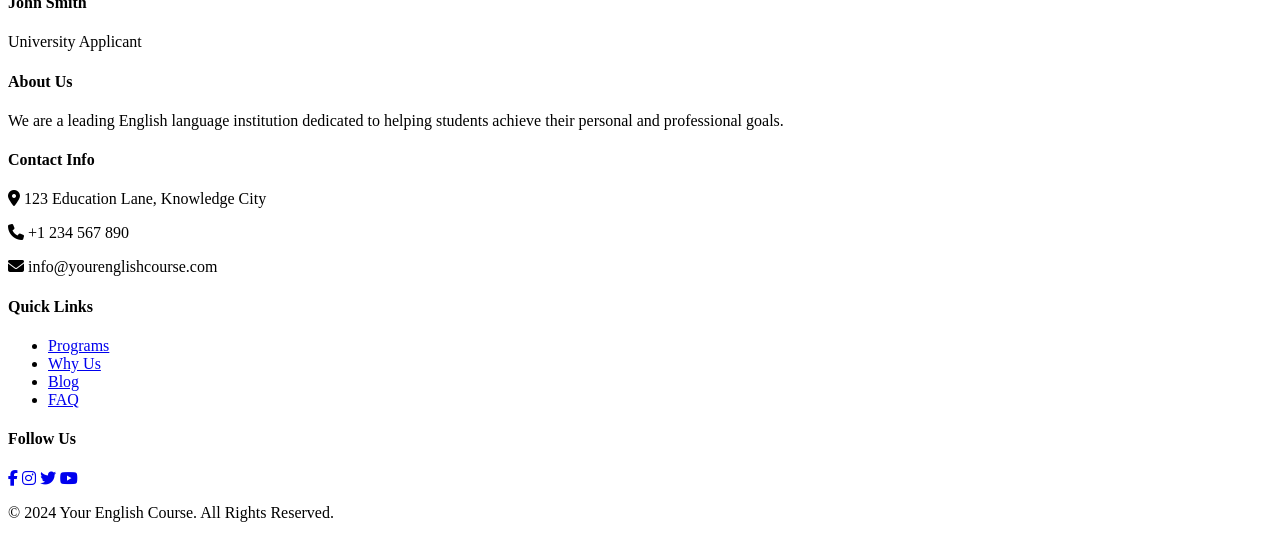
==== commit 5e7b1f81: "Refactor website structure and styles for Warung IELTS replica - Deleted placeholder text file and m" ====
--- a/index.html
+++ b/index.html
@@ -1,127 +1,196 @@
-<!doctype html>
-<html lang="id">
-  <head>
-    <meta charset="utf-8" />
-  <meta name="viewport" content="width=device-width,initial-scale=1" />
-  <title>Warung IELTS - Replica</title>
-  <!-- Google Font similar to site -->
-  <link rel="preconnect" href="https://fonts.googleapis.com">
-  <link rel="preconnect" href="https://fonts.gstatic.com" crossorigin>
-  <link href="https://fonts.googleapis.com/css2?family=Inter:wght@400;600;700;800&display=swap" rel="stylesheet">
-  <link rel="stylesheet" href="assets/css/styles.css" />
-  </head>
-  <body>
-    <header class="site-header">
-      <div class="container header-inner">
-        <a class="brand" href="#">Warung IELTS</a>
-        <nav class="nav" id="main-nav">
-          <a class="nav-link" href="#programs">Program</a>
-          <a class="nav-link" href="#testimoni">Testimoni</a>
-          <a class="nav-link" href="#faq">FAQ</a>
-          <a class="nav-link" href="#contact">Kontak</a>
-        </nav>
-        <button class="btn-whatsapp" id="whatsapp-btn">Hubungi WA</button>
-  <button class="menu-toggle" id="menu-toggle" aria-controls="main-nav" aria-expanded="false" aria-label="Toggle navigation">☰</button>
-      </div>
+<!DOCTYPE html>
+<html lang="en">
+<head>
+    <meta charset="UTF-8">
+    <meta name="viewport" content="width=device-width, initial-scale=1.0">
+    <title>Your English Course</title>
+    <link rel="stylesheet" href="css/style.css">
+    <!-- Google Fonts: Poppins -->
+    <link rel="preconnect" href="https://fonts.googleapis.com">
+    <link rel="preconnect" href="https://fonts.gstatic.com" crossorigin>
+    <link href="https://fonts.googleapis.com/css2?family=Poppins:wght@400;500;600;700&display=swap" rel="stylesheet">
+    <!-- Font Awesome for Icons -->
+    <link rel="stylesheet" href="https://cdnjs.cloudflare.com/ajax/libs/font-awesome/6.5.1/css/all.min.css">
+</head>
+<body>
+
+    <!-- Header Section -->
+    <header id="main-header">
+        <div class="container">
+            <a href="#" class="logo">
+                <img src="https://via.placeholder.com/150x40?text=YourLogo" alt="Your Logo">
+            </a>
+            <nav>
+                <ul>
+                    <li><a href="#hero">Home</a></li>
+                    <li><a href="#why-us">Why Us</a></li>
+                    <li><a href="#programs">Programs</a></li>
+                    <li><a href="#testimonials">Testimonials</a></li>
+                    <li><a href="#contact">Contact</a></li>
+                </ul>
+            </nav>
+            <a href="#" class="btn btn-primary">Register Now</a>
+            <button id="menu-toggle" class="menu-toggle">
+                <i class="fas fa-bars"></i>
+            </button>
+        </div>
     </header>
 
     <main>
-      <section class="hero">
-        <div class="container hero-inner">
-          <div>
-            <h1>Pengen Sukses di Tes IELTS?</h1>
-            <p>Warung IELTS — tempat persiapan IELTS berkualitas di Pare. Meningkatkan skor dengan tutor berpengalaman.</p>
-            <div class="hero-ctas">
-              <a class="btn primary" href="#programs">Lihat Program</a>
-              <a class="btn outline" href="#contact">Daftar Sekarang</a>
+        <!-- Hero Section -->
+        <section id="hero">
+            <div class="container">
+                <h1>Master English with the Best</h1>
+                <p>Join thousands of students who have successfully achieved their dreams with our proven methods.</p>
+                <a href="#" class="btn btn-primary">Explore Programs</a>
             </div>
-          </div>
-          <div class="hero-illustration" aria-hidden="true">
-            <!-- placeholder for illustration or hero image -->
-          </div>
-        </div>
-      </section>
+        </section>
 
-      <section class="features container">
-        <h2>Kenapa Pilih Warung IELTS?</h2>
-        <div class="grid">
-          <div class="card">Placement Test<br/><small>Menyesuaikan kompetensi</small></div>
-          <div class="card">Garansi<br/><small>Konsultasi gratis setelah program</small></div>
-          <div class="card">Tutor Kredibel<br/><small>Tutor terverifikasi</small></div>
-          <div class="card">Fleksibel<br/><small>Jadwal & harga yang bisa diatur</small></div>
-        </div>
-      </section>
+        <!-- Why Us Section -->
+        <section id="why-us" class="section-padding">
+            <div class="container">
+                <div class="section-title">
+                    <h2>Why Choose Us?</h2>
+                    <p>We provide the best learning experience for you.</p>
+                </div>
+                <div class="features-grid">
+                    <div class="feature-item">
+                        <div class="icon-wrapper"><i class="fas fa-chalkboard-teacher"></i></div>
+                        <h3>Expert Tutors</h3>
+                        <p>Learn from certified and experienced native-speaking teachers.</p>
+                    </div>
+                    <div class="feature-item">
+                        <div class="icon-wrapper"><i class="fas fa-book-open"></i></div>
+                        <h3>Modern Curriculum</h3>
+                        <p>Our curriculum is up-to-date with global standards.</p>
+                    </div>
+                    <div class="feature-item">
+                        <div class="icon-wrapper"><i class="fas fa-comments"></i></div>
+                        <h3>Interactive Classes</h3>
+                        <p>Engage in fun and dynamic group discussions and activities.</p>
+                    </div>
+                    <div class="feature-item">
+                        <div class="icon-wrapper"><i class="fas fa-globe"></i></div>
+                        <h3>Global Community</h3>
+                        <p>Connect with students from all around the world.</p>
+                    </div>
+                </div>
+            </div>
+        </section>
 
-      <section id="programs" class="programs container">
-        <h2>Pilih Program Belajar Camp kamu!</h2>
-        <div class="grid programs-grid">
-          <article class="program">
-            <h3>IELTS Intensive</h3>
-            <p>Program intensif persiapan IELTS dengan pembimbing berpengalaman.</p>
-            <p class="price">Rp 2.500.000</p>
-            <a class="btn" href="https://wa.me/6281775123999?text=Hallo%20Kak%20Admin,%20Saya%20mau%20Daftar%20Program%20IELTS%20Intensive">Daftar Sekarang</a>
-          </article>
+        <!-- Programs Section -->
+        <section id="programs" class="section-padding bg-light">
+            <div class="container">
+                <div class="section-title">
+                    <h2>Our Featured Programs</h2>
+                    <p>Find the perfect course that suits your needs.</p>
+                </div>
+                <div class="programs-grid">
+                    <!-- Program Card 1 -->
+                    <div class="program-card">
+                        <img src="https://via.placeholder.com/400x250/0f224d/ffffff?text=General+English" alt="General English">
+                        <div class="card-content">
+                            <h3>General English</h3>
+                            <p>Improve your everyday English communication skills for work, travel, or fun.</p>
+                            <a href="#" class="card-link">Learn More <i class="fas fa-arrow-right"></i></a>
+                        </div>
+                    </div>
+                    <!-- Program Card 2 -->
+                    <div class="program-card">
+                        <img src="https://via.placeholder.com/400x250/0f224d/ffffff?text=IELTS+Prep" alt="IELTS Preparation">
+                        <div class="card-content">
+                            <h3>IELTS Preparation</h3>
+                            <p>Get the score you need with our intensive and targeted IELTS training program.</p>
+                            <a href="#" class="card-link">Learn More <i class="fas fa-arrow-right"></i></a>
+                        </div>
+                    </div>
+                    <!-- Program Card 3 -->
+                    <div class="program-card">
+                        <img src="https://via.placeholder.com/400x250/0f224d/ffffff?text=Business+English" alt="Business English">
+                        <div class="card-content">
+                            <h3>Business English</h3>
+                            <p>Enhance your professional communication for the global marketplace.</p>
+                            <a href="#" class="card-link">Learn More <i class="fas fa-arrow-right"></i></a>
+                        </div>
+                    </div>
+                </div>
+            </div>
+        </section>
 
-          <article class="program">
-            <h3>4 Weeks IELTS Booster</h3>
-            <p>Fokus pada speaking & writing. Materi dan mock test intensif.</p>
-            <p class="price">Rp 1.200.000</p>
-            <a class="btn" href="https://wa.me/6281775123999?text=Hallo%20Kak%20Admin,%20Saya%20mau%20Daftar%20Program%204%20Weeks%20IELTS%20Booster">Daftar Sekarang</a>
-          </article>
+        <!-- Testimonials Section -->
+        <section id="testimonials" class="section-padding">
+            <div class="container">
+                <div class="section-title">
+                    <h2>What Our Students Say</h2>
+                </div>
+                <div class="testimonial-grid">
+                    <div class="testimonial-item">
+                        <p>"This course completely changed my confidence in speaking English. The teachers are amazing!"</p>
+                        <div class="author">
+                            <img src="https://via.placeholder.com/60" alt="Student 1">
+                            <div>
+                                <h4>Jane Doe</h4>
+                                <span>IELTS Student</span>
+                            </div>
+                        </div>
+                    </div>
+                    <div class="testimonial-item">
+                        <p>"I got the IELTS score I needed for my master's degree abroad. Thank you so much!"</p>
+                        <div class="author">
+                            <img src="https://via.placeholder.com/60" alt="Student 2">
+                            <div>
+                                <h4>John Smith</h4>
+                                <span>University Applicant</span>
+                            </div>
+                        </div>
+                    </div>
+                </div>
+            </div>
+        </section>
 
-          <article class="program">
-            <h3>8 Weeks Complete Prep</h3>
-            <p>Persiapan menyeluruh: listening, reading, writing, speaking + evaluasi berkala.</p>
-            <p class="price">Rp 2.750.000</p>
-            <a class="btn" href="https://wa.me/6281775123999?text=Hallo%20Kak%20Admin,%20Saya%20mau%20Daftar%20Program%208%20Weeks%20Complete%20Prep">Daftar Sekarang</a>
-          </article>
-        </div>
-        <p class="muted"><a href="/program">Lihat Program Lainnya &gt;&gt;</a></p>
-      </section>
-
-      <section id="testimoni" class="container testimoni">
-        <h2>Apa kata mereka tentang kami?</h2>
-        <div class="carousel" id="carousel">
-          <div class="slide"> <blockquote>"Suasana belajar menyenangkan, saya makin percaya diri."<footer>— Siswa A</footer></blockquote></div>
-          <div class="slide"> <blockquote>"Materi lengkap dan tutor sabar membantu kenaikan skor."<footer>— Siswa B</footer></blockquote></div>
-          <div class="slide"> <blockquote>"Rekomendasi terbaik di Pare untuk IELTS."<footer>— Siswa C</footer></blockquote></div>
-        </div>
-      </section>
-
-      <section id="faq" class="container faq">
-        <h2>FAQ</h2>
-        <details>
-          <summary>Kapan program belajar akan dimulai?</summary>
-          <p>Jadwal program tersedia setiap bulan; cek halaman program untuk detail.</p>
-        </details>
-        <details>
-          <summary>Bagaimana pembayaran DP dan pengembalian?</summary>
-          <p>DP dapat dibayar untuk mengamankan tempat; ketentuan pengembalian ada pada syarat & ketentuan.</p>
-        </details>
-      </section>
-
-      <section id="contact" class="container contact">
-        <h2>Kontak Kami</h2>
-        <p>Jl. Brawijaya No.20a, Mangunrejo, Tulungrejo, Kec. Pare, Kabupaten Kediri, Jawa Timur 64212</p>
-        <p><a href="https://wa.me/6281775123999">0817-7512-3999 (WhatsApp)</a></p>
-
-        <form class="contact-form" id="contact-form">
-          <label>Nama Lengkap <input name="name" required></label>
-          <label>Nomor WA <input name="phone" required></label>
-          <label>Email <input name="email" type="email"></label>
-          <label>Pilih Program <select name="program"><option>IELTS Intensive</option><option>4 Weeks IELTS Booster</option><option>8 Weeks Complete Prep</option></select></label>
-          <label>Comments <textarea name="message"></textarea></label>
-          <button class="btn primary" type="submit">Kirim Pesan</button>
-        </form>
-      </section>
     </main>
 
-    <footer class="site-footer">
-      <div class="container">
-        <p>Copyright - Warung IELTS 2025</p>
-      </div>
+    <!-- Footer -->
+    <footer id="contact">
+        <div class="container">
+            <div class="footer-grid">
+                <div class="footer-col">
+                    <h4>About Us</h4>
+                    <p>We are a leading English language institution dedicated to helping students achieve their personal and professional goals.</p>
+                </div>
+                <div class="footer-col">
+                    <h4>Contact Info</h4>
+                    <p><i class="fas fa-map-marker-alt"></i> 123 Education Lane, Knowledge City</p>
+                    <p><i class="fas fa-phone"></i> +1 234 567 890</p>
+                    <p><i class="fas fa-envelope"></i> info@yourenglishcourse.com</p>
+                </div>
+                <div class="footer-col">
+                    <h4>Quick Links</h4>
+                    <ul>
+                        <li><a href="#programs">Programs</a></li>
+                        <li><a href="#why-us">Why Us</a></li>
+                        <li><a href="#">Blog</a></li>
+                        <li><a href="#">FAQ</a></li>
+                    </ul>
+                </div>
+                <div class="footer-col">
+                    <h4>Follow Us</h4>
+                    <div class="social-icons">
+                        <a href="#"><i class="fab fa-facebook-f"></i></a>
+                        <a href="#"><i class="fab fa-instagram"></i></a>
+                        <a href="#"><i class="fab fa-twitter"></i></a>
+                        <a href="#"><i class="fab fa-youtube"></i></a>
+                    </div>
+                </div>
+            </div>
+            <div class="footer-bottom">
+                <p>&copy; 2024 Your English Course. All Rights Reserved.</p>
+            </div>
+        </div>
     </footer>
 
-    <script src="assets/js/main.js"></script>
-  </body>
+    <script src="js/script.js"></script>
+</body>
 </html>
+
+
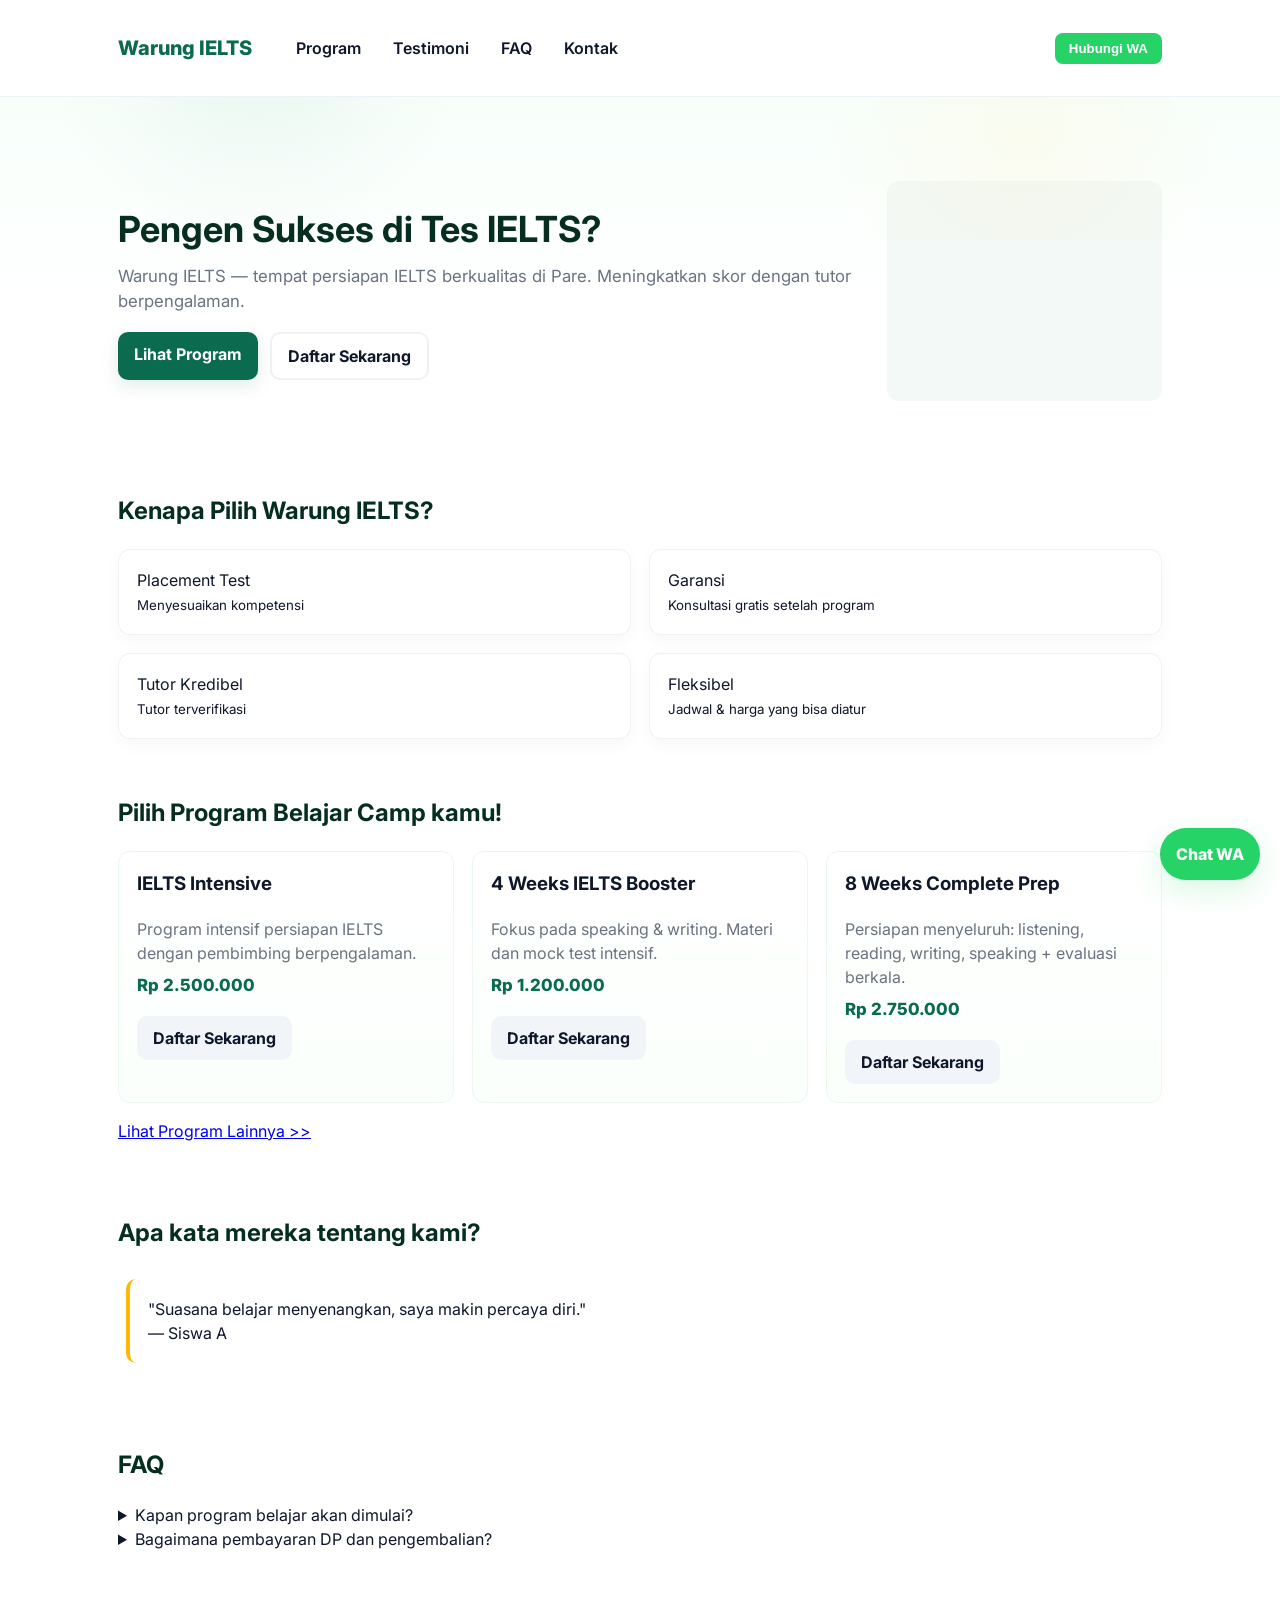
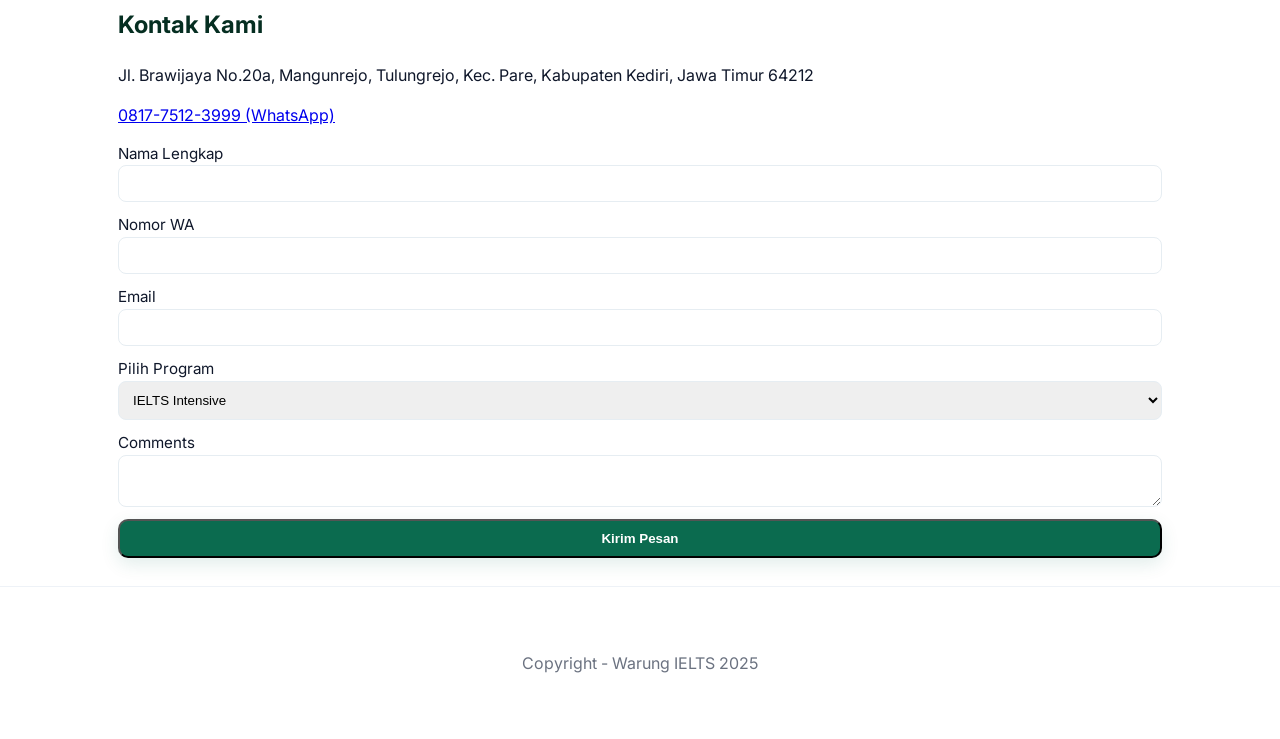
==== commit 5868c061: "Refactor and replace existing site structure with Warung IELTS replica - Deleted old index.html and " ====
--- a/index.html
+++ b/index.html
@@ -1,196 +1,127 @@
-<!DOCTYPE html>
-<html lang="en">
-<head>
-    <meta charset="UTF-8">
-    <meta name="viewport" content="width=device-width, initial-scale=1.0">
-    <title>Your English Course</title>
-    <link rel="stylesheet" href="css/style.css">
-    <!-- Google Fonts: Poppins -->
-    <link rel="preconnect" href="https://fonts.googleapis.com">
-    <link rel="preconnect" href="https://fonts.gstatic.com" crossorigin>
-    <link href="https://fonts.googleapis.com/css2?family=Poppins:wght@400;500;600;700&display=swap" rel="stylesheet">
-    <!-- Font Awesome for Icons -->
-    <link rel="stylesheet" href="https://cdnjs.cloudflare.com/ajax/libs/font-awesome/6.5.1/css/all.min.css">
-</head>
-<body>
-
-    <!-- Header Section -->
-    <header id="main-header">
-        <div class="container">
-            <a href="#" class="logo">
-                <img src="https://via.placeholder.com/150x40?text=YourLogo" alt="Your Logo">
-            </a>
-            <nav>
-                <ul>
-                    <li><a href="#hero">Home</a></li>
-                    <li><a href="#why-us">Why Us</a></li>
-                    <li><a href="#programs">Programs</a></li>
-                    <li><a href="#testimonials">Testimonials</a></li>
-                    <li><a href="#contact">Contact</a></li>
-                </ul>
-            </nav>
-            <a href="#" class="btn btn-primary">Register Now</a>
-            <button id="menu-toggle" class="menu-toggle">
-                <i class="fas fa-bars"></i>
-            </button>
-        </div>
+<!doctype html>
+<html lang="id">
+  <head>
+    <meta charset="utf-8" />
+  <meta name="viewport" content="width=device-width,initial-scale=1" />
+  <title>Warung IELTS - Replica</title>
+  <!-- Google Font similar to site -->
+  <link rel="preconnect" href="https://fonts.googleapis.com">
+  <link rel="preconnect" href="https://fonts.gstatic.com" crossorigin>
+  <link href="https://fonts.googleapis.com/css2?family=Inter:wght@400;600;700;800&display=swap" rel="stylesheet">
+  <link rel="stylesheet" href="assets/css/styles.css" />
+  </head>
+  <body>
+    <header class="site-header">
+      <div class="container header-inner">
+        <a class="brand" href="#">Warung IELTS</a>
+        <nav class="nav" id="main-nav">
+          <a class="nav-link" href="#programs">Program</a>
+          <a class="nav-link" href="#testimoni">Testimoni</a>
+          <a class="nav-link" href="#faq">FAQ</a>
+          <a class="nav-link" href="#contact">Kontak</a>
+        </nav>
+        <button class="btn-whatsapp" id="whatsapp-btn">Hubungi WA</button>
+  <button class="menu-toggle" id="menu-toggle" aria-controls="main-nav" aria-expanded="false" aria-label="Toggle navigation">☰</button>
+      </div>
     </header>
 
     <main>
-        <!-- Hero Section -->
-        <section id="hero">
-            <div class="container">
-                <h1>Master English with the Best</h1>
-                <p>Join thousands of students who have successfully achieved their dreams with our proven methods.</p>
-                <a href="#" class="btn btn-primary">Explore Programs</a>
+      <section class="hero">
+        <div class="container hero-inner">
+          <div>
+            <h1>Pengen Sukses di Tes IELTS?</h1>
+            <p>Warung IELTS — tempat persiapan IELTS berkualitas di Pare. Meningkatkan skor dengan tutor berpengalaman.</p>
+            <div class="hero-ctas">
+              <a class="btn primary" href="#programs">Lihat Program</a>
+              <a class="btn outline" href="#contact">Daftar Sekarang</a>
             </div>
-        </section>
+          </div>
+          <div class="hero-illustration" aria-hidden="true">
+            <!-- placeholder for illustration or hero image -->
+          </div>
+        </div>
+      </section>
 
-        <!-- Why Us Section -->
-        <section id="why-us" class="section-padding">
-            <div class="container">
-                <div class="section-title">
-                    <h2>Why Choose Us?</h2>
-                    <p>We provide the best learning experience for you.</p>
-                </div>
-                <div class="features-grid">
-                    <div class="feature-item">
-                        <div class="icon-wrapper"><i class="fas fa-chalkboard-teacher"></i></div>
-                        <h3>Expert Tutors</h3>
-                        <p>Learn from certified and experienced native-speaking teachers.</p>
-                    </div>
-                    <div class="feature-item">
-                        <div class="icon-wrapper"><i class="fas fa-book-open"></i></div>
-                        <h3>Modern Curriculum</h3>
-                        <p>Our curriculum is up-to-date with global standards.</p>
-                    </div>
-                    <div class="feature-item">
-                        <div class="icon-wrapper"><i class="fas fa-comments"></i></div>
-                        <h3>Interactive Classes</h3>
-                        <p>Engage in fun and dynamic group discussions and activities.</p>
-                    </div>
-                    <div class="feature-item">
-                        <div class="icon-wrapper"><i class="fas fa-globe"></i></div>
-                        <h3>Global Community</h3>
-                        <p>Connect with students from all around the world.</p>
-                    </div>
-                </div>
-            </div>
-        </section>
+      <section class="features container">
+        <h2>Kenapa Pilih Warung IELTS?</h2>
+        <div class="grid">
+          <div class="card">Placement Test<br/><small>Menyesuaikan kompetensi</small></div>
+          <div class="card">Garansi<br/><small>Konsultasi gratis setelah program</small></div>
+          <div class="card">Tutor Kredibel<br/><small>Tutor terverifikasi</small></div>
+          <div class="card">Fleksibel<br/><small>Jadwal & harga yang bisa diatur</small></div>
+        </div>
+      </section>
 
-        <!-- Programs Section -->
-        <section id="programs" class="section-padding bg-light">
-            <div class="container">
-                <div class="section-title">
-                    <h2>Our Featured Programs</h2>
-                    <p>Find the perfect course that suits your needs.</p>
-                </div>
-                <div class="programs-grid">
-                    <!-- Program Card 1 -->
-                    <div class="program-card">
-                        <img src="https://via.placeholder.com/400x250/0f224d/ffffff?text=General+English" alt="General English">
-                        <div class="card-content">
-                            <h3>General English</h3>
-                            <p>Improve your everyday English communication skills for work, travel, or fun.</p>
-                            <a href="#" class="card-link">Learn More <i class="fas fa-arrow-right"></i></a>
-                        </div>
-                    </div>
-                    <!-- Program Card 2 -->
-                    <div class="program-card">
-                        <img src="https://via.placeholder.com/400x250/0f224d/ffffff?text=IELTS+Prep" alt="IELTS Preparation">
-                        <div class="card-content">
-                            <h3>IELTS Preparation</h3>
-                            <p>Get the score you need with our intensive and targeted IELTS training program.</p>
-                            <a href="#" class="card-link">Learn More <i class="fas fa-arrow-right"></i></a>
-                        </div>
-                    </div>
-                    <!-- Program Card 3 -->
-                    <div class="program-card">
-                        <img src="https://via.placeholder.com/400x250/0f224d/ffffff?text=Business+English" alt="Business English">
-                        <div class="card-content">
-                            <h3>Business English</h3>
-                            <p>Enhance your professional communication for the global marketplace.</p>
-                            <a href="#" class="card-link">Learn More <i class="fas fa-arrow-right"></i></a>
-                        </div>
-                    </div>
-                </div>
-            </div>
-        </section>
+      <section id="programs" class="programs container">
+        <h2>Pilih Program Belajar Camp kamu!</h2>
+        <div class="grid programs-grid">
+          <article class="program">
+            <h3>IELTS Intensive</h3>
+            <p>Program intensif persiapan IELTS dengan pembimbing berpengalaman.</p>
+            <p class="price">Rp 2.500.000</p>
+            <a class="btn" href="https://wa.me/6281775123999?text=Hallo%20Kak%20Admin,%20Saya%20mau%20Daftar%20Program%20IELTS%20Intensive">Daftar Sekarang</a>
+          </article>
 
-        <!-- Testimonials Section -->
-        <section id="testimonials" class="section-padding">
-            <div class="container">
-                <div class="section-title">
-                    <h2>What Our Students Say</h2>
-                </div>
-                <div class="testimonial-grid">
-                    <div class="testimonial-item">
-                        <p>"This course completely changed my confidence in speaking English. The teachers are amazing!"</p>
-                        <div class="author">
-                            <img src="https://via.placeholder.com/60" alt="Student 1">
-                            <div>
-                                <h4>Jane Doe</h4>
-                                <span>IELTS Student</span>
-                            </div>
-                        </div>
-                    </div>
-                    <div class="testimonial-item">
-                        <p>"I got the IELTS score I needed for my master's degree abroad. Thank you so much!"</p>
-                        <div class="author">
-                            <img src="https://via.placeholder.com/60" alt="Student 2">
-                            <div>
-                                <h4>John Smith</h4>
-                                <span>University Applicant</span>
-                            </div>
-                        </div>
-                    </div>
-                </div>
-            </div>
-        </section>
+          <article class="program">
+            <h3>4 Weeks IELTS Booster</h3>
+            <p>Fokus pada speaking & writing. Materi dan mock test intensif.</p>
+            <p class="price">Rp 1.200.000</p>
+            <a class="btn" href="https://wa.me/6281775123999?text=Hallo%20Kak%20Admin,%20Saya%20mau%20Daftar%20Program%204%20Weeks%20IELTS%20Booster">Daftar Sekarang</a>
+          </article>
 
+          <article class="program">
+            <h3>8 Weeks Complete Prep</h3>
+            <p>Persiapan menyeluruh: listening, reading, writing, speaking + evaluasi berkala.</p>
+            <p class="price">Rp 2.750.000</p>
+            <a class="btn" href="https://wa.me/6281775123999?text=Hallo%20Kak%20Admin,%20Saya%20mau%20Daftar%20Program%208%20Weeks%20Complete%20Prep">Daftar Sekarang</a>
+          </article>
+        </div>
+        <p class="muted"><a href="/program">Lihat Program Lainnya &gt;&gt;</a></p>
+      </section>
+
+      <section id="testimoni" class="container testimoni">
+        <h2>Apa kata mereka tentang kami?</h2>
+        <div class="carousel" id="carousel">
+          <div class="slide"> <blockquote>"Suasana belajar menyenangkan, saya makin percaya diri."<footer>— Siswa A</footer></blockquote></div>
+          <div class="slide"> <blockquote>"Materi lengkap dan tutor sabar membantu kenaikan skor."<footer>— Siswa B</footer></blockquote></div>
+          <div class="slide"> <blockquote>"Rekomendasi terbaik di Pare untuk IELTS."<footer>— Siswa C</footer></blockquote></div>
+        </div>
+      </section>
+
+      <section id="faq" class="container faq">
+        <h2>FAQ</h2>
+        <details>
+          <summary>Kapan program belajar akan dimulai?</summary>
+          <p>Jadwal program tersedia setiap bulan; cek halaman program untuk detail.</p>
+        </details>
+        <details>
+          <summary>Bagaimana pembayaran DP dan pengembalian?</summary>
+          <p>DP dapat dibayar untuk mengamankan tempat; ketentuan pengembalian ada pada syarat & ketentuan.</p>
+        </details>
+      </section>
+
+      <section id="contact" class="container contact">
+        <h2>Kontak Kami</h2>
+        <p>Jl. Brawijaya No.20a, Mangunrejo, Tulungrejo, Kec. Pare, Kabupaten Kediri, Jawa Timur 64212</p>
+        <p><a href="https://wa.me/6281775123999">0817-7512-3999 (WhatsApp)</a></p>
+
+        <form class="contact-form" id="contact-form">
+          <label>Nama Lengkap <input name="name" required></label>
+          <label>Nomor WA <input name="phone" required></label>
+          <label>Email <input name="email" type="email"></label>
+          <label>Pilih Program <select name="program"><option>IELTS Intensive</option><option>4 Weeks IELTS Booster</option><option>8 Weeks Complete Prep</option></select></label>
+          <label>Comments <textarea name="message"></textarea></label>
+          <button class="btn primary" type="submit">Kirim Pesan</button>
+        </form>
+      </section>
     </main>
 
-    <!-- Footer -->
-    <footer id="contact">
-        <div class="container">
-            <div class="footer-grid">
-                <div class="footer-col">
-                    <h4>About Us</h4>
-                    <p>We are a leading English language institution dedicated to helping students achieve their personal and professional goals.</p>
-                </div>
-                <div class="footer-col">
-                    <h4>Contact Info</h4>
-                    <p><i class="fas fa-map-marker-alt"></i> 123 Education Lane, Knowledge City</p>
-                    <p><i class="fas fa-phone"></i> +1 234 567 890</p>
-                    <p><i class="fas fa-envelope"></i> info@yourenglishcourse.com</p>
-                </div>
-                <div class="footer-col">
-                    <h4>Quick Links</h4>
-                    <ul>
-                        <li><a href="#programs">Programs</a></li>
-                        <li><a href="#why-us">Why Us</a></li>
-                        <li><a href="#">Blog</a></li>
-                        <li><a href="#">FAQ</a></li>
-                    </ul>
-                </div>
-                <div class="footer-col">
-                    <h4>Follow Us</h4>
-                    <div class="social-icons">
-                        <a href="#"><i class="fab fa-facebook-f"></i></a>
-                        <a href="#"><i class="fab fa-instagram"></i></a>
-                        <a href="#"><i class="fab fa-twitter"></i></a>
-                        <a href="#"><i class="fab fa-youtube"></i></a>
-                    </div>
-                </div>
-            </div>
-            <div class="footer-bottom">
-                <p>&copy; 2024 Your English Course. All Rights Reserved.</p>
-            </div>
-        </div>
+    <footer class="site-footer">
+      <div class="container">
+        <p>Copyright - Warung IELTS 2025</p>
+      </div>
     </footer>
 
-    <script src="js/script.js"></script>
-</body>
+    <script src="assets/js/main.js"></script>
+  </body>
 </html>
-
-
--- a/assets/css/styles.css
+++ b/assets/css/styles.css
@@ -0,0 +1,96 @@
+
+:root{
+  --brand:#0b6b4f; /* deep green */
+  --accent:#ffb703; /* warm accent */
+  --muted:#6b7280;
+  --bg:#ffffff;
+  --card-bg:#ffffff;
+}
+
+*{box-sizing:border-box}
+html,body{height:100%}
+body{font-family:Inter, system-ui, -apple-system, 'Segoe UI', Roboto, 'Helvetica Neue', Arial; margin:0;color:#0f172a;background:var(--bg);line-height:1.5;-webkit-font-smoothing:antialiased}
+.container{max-width:1100px;margin:0 auto;padding:28px}
+
+/* Header */
+.site-header{background:#fff;border-bottom:1px solid #eef2f7;position:sticky;top:0;z-index:100}
+.header-inner{display:flex;align-items:center;gap:18px}
+.brand{font-weight:800;color:var(--brand);text-decoration:none;font-size:1.25rem}
+.nav{margin-left:18px;display:flex;gap:16px;align-items:center}
+.nav a{color:#0f172a;text-decoration:none;padding:8px;border-radius:6px;font-weight:600}
+.nav a:hover{background:#f1f5f9}
+.btn-whatsapp{margin-left:auto;background:#25D366;color:#fff;border:none;padding:8px 14px;border-radius:8px;cursor:pointer;font-weight:700}
+.menu-toggle{display:none;border:none;background:transparent;font-size:1.6rem}
+
+/* Hero */
+.hero{background:linear-gradient(180deg,#f8fffb 0%, #ffffff 60%);padding:56px 0 36px}
+.hero-inner{display:flex;gap:24px;align-items:center}
+.hero h1{font-size:2.25rem;margin:0 0 8px;color:#052e21}
+.hero p{color:var(--muted);margin:0 0 18px;font-size:1.05rem}
+.hero-ctas{display:flex;gap:12px}
+.hero .hero-illustration{width:320px;height:220px;background:#f3f9f6;border-radius:12px}
+
+/* subtle background circles to match original feel */
+.hero:before{content:"";position:absolute;left:0;right:0;top:0;height:240px;background:radial-gradient(circle at 20% 20%, rgba(11,107,79,0.06), transparent 20%), radial-gradient(circle at 80% 50%, rgba(255,183,3,0.05), transparent 20%);pointer-events:none}
+
+/* Floating WhatsApp button */
+.whatsapp-float{position:fixed;right:20px;bottom:20px;background:#25D366;color:#fff;padding:14px 16px;border-radius:999px;box-shadow:0 10px 30px rgba(37,211,102,0.18);z-index:200;display:flex;align-items:center;gap:8px;text-decoration:none;font-weight:800}
+.whatsapp-float:hover{transform:translateY(-3px);transition:transform .18s ease}
+
+/* Card & button transitions */
+.card, .program{transition:transform .18s ease, box-shadow .18s ease}
+.card:hover, .program:hover{transform:translateY(-6px);box-shadow:0 18px 40px rgba(11,107,79,0.08)}
+.btn{transition:transform .12s ease, box-shadow .12s ease}
+.btn:active{transform:translateY(1px)}
+
+/* header shadow on scroll */
+.site-header.scrolled{box-shadow:0 6px 20px rgba(15,23,42,0.06)}
+
+/* smooth scroll */
+html{scroll-behavior:smooth}
+
+/* Carousel */
+.carousel{position:relative;overflow:hidden}
+.carousel .slide{min-height:120px;display:none;padding:8px}
+.carousel .slide.active{display:block;animation:fadeIn .45s ease}
+@keyframes fadeIn{from{opacity:0;transform:translateY(6px)}to{opacity:1;transform:none}}
+
+/* Buttons */
+.btn{display:inline-block;padding:10px 16px;border-radius:10px;background:#f1f5f9;color:#0f172a;text-decoration:none;font-weight:700}
+.btn.primary{background:var(--brand);color:#fff;box-shadow:0 6px 18px rgba(11,107,79,0.12)}
+.btn.outline{background:transparent;border:2px solid rgba(15,23,42,0.06)}
+
+/* Sections */
+.features h2,.programs h2,.testimoni h2,.faq h2,.contact h2{margin-top:0;color:#052e21}
+.grid{display:grid;grid-template-columns:repeat(2,1fr);gap:18px}
+.card{background:var(--card-bg);padding:18px;border-radius:12px;border:1px solid #eef2f7;box-shadow:0 6px 18px rgba(15,23,42,0.03)}
+
+.programs-grid{grid-template-columns:repeat(3,1fr)}
+.program{background:linear-gradient(180deg,#ffffff,#fbfffc);padding:18px;border-radius:12px;border:1px solid #ecf7f0}
+.program h3{margin-top:0}
+.program p{color:var(--muted);margin:8px 0}
+.program .price{font-weight:800;color:var(--brand);font-size:1.05rem}
+.program .btn{margin-top:10px}
+
+.testimoni blockquote{background:#fff;padding:18px;border-radius:10px;border-left:4px solid var(--accent);margin:0}
+
+.contact-form{display:grid;gap:12px}
+.contact-form label{display:flex;flex-direction:column;font-size:0.95rem;color:#0f172a}
+.contact-form input,.contact-form textarea,.contact-form select{padding:10px;border-radius:8px;border:1px solid #e6edf2}
+
+.site-footer{border-top:1px solid #eef2f7;padding:20px 0;text-align:center;color:var(--muted)}
+.muted{color:var(--muted)}
+
+@media (max-width:1000px){
+  .container{padding:18px}
+  .programs-grid{grid-template-columns:repeat(2,1fr)}
+}
+
+@media (max-width:800px){
+  .hero-inner{flex-direction:column;align-items:flex-start}
+  .nav{display:none}
+  .menu-toggle{display:block;margin-left:auto}
+  .grid{grid-template-columns:1fr}
+  .programs-grid{grid-template-columns:1fr}
+}
+
